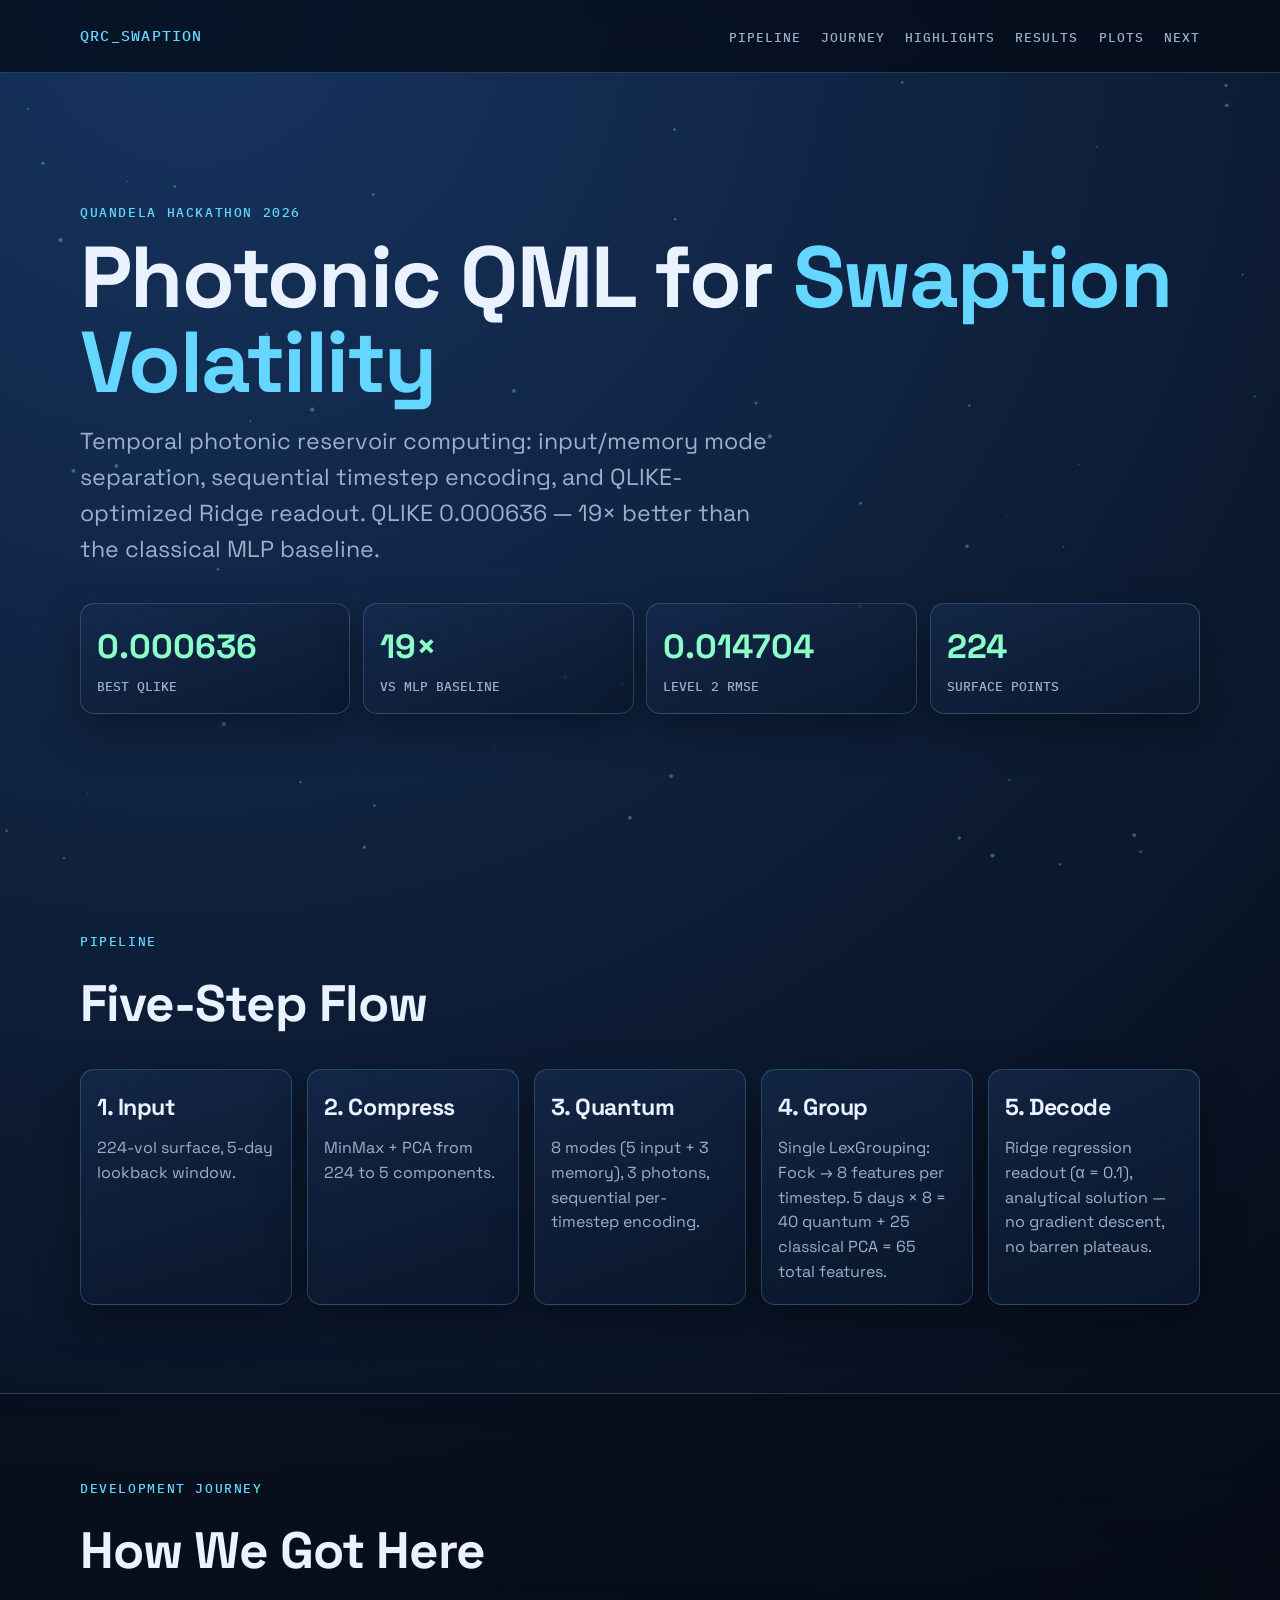
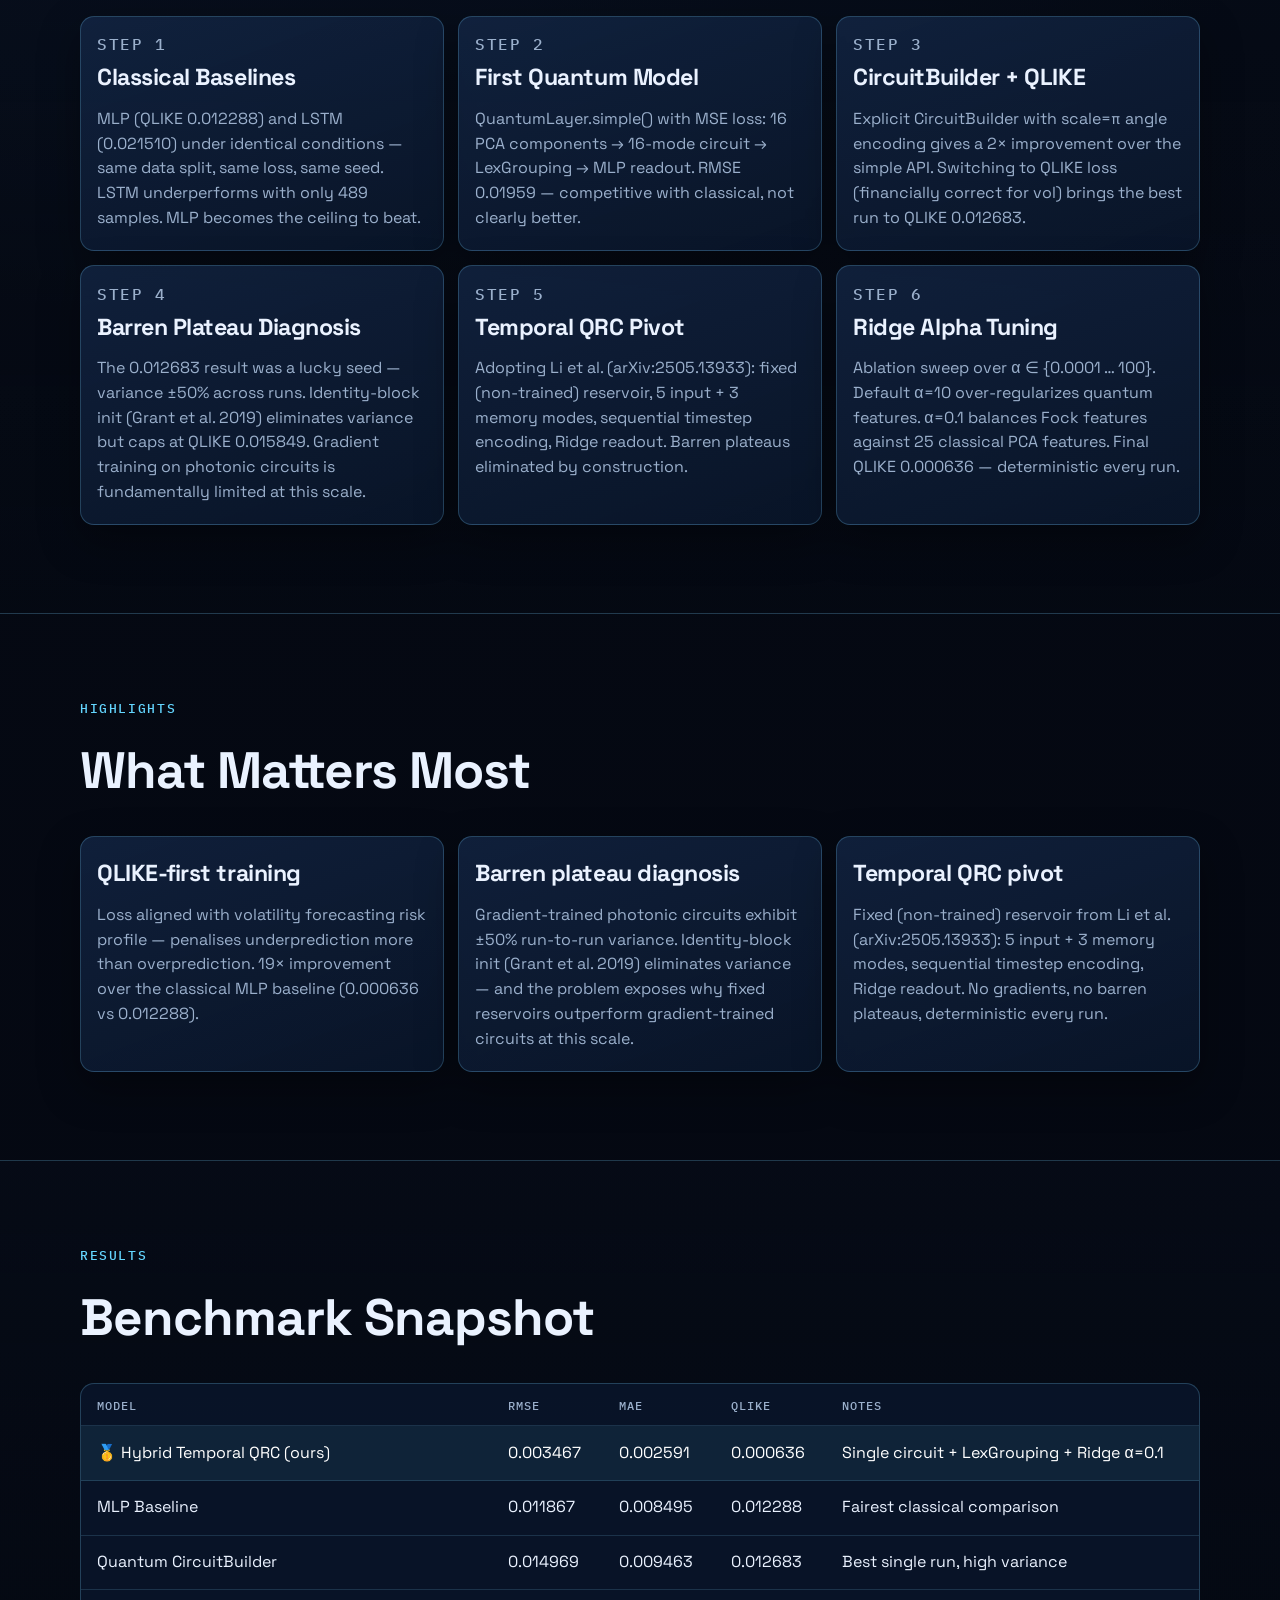
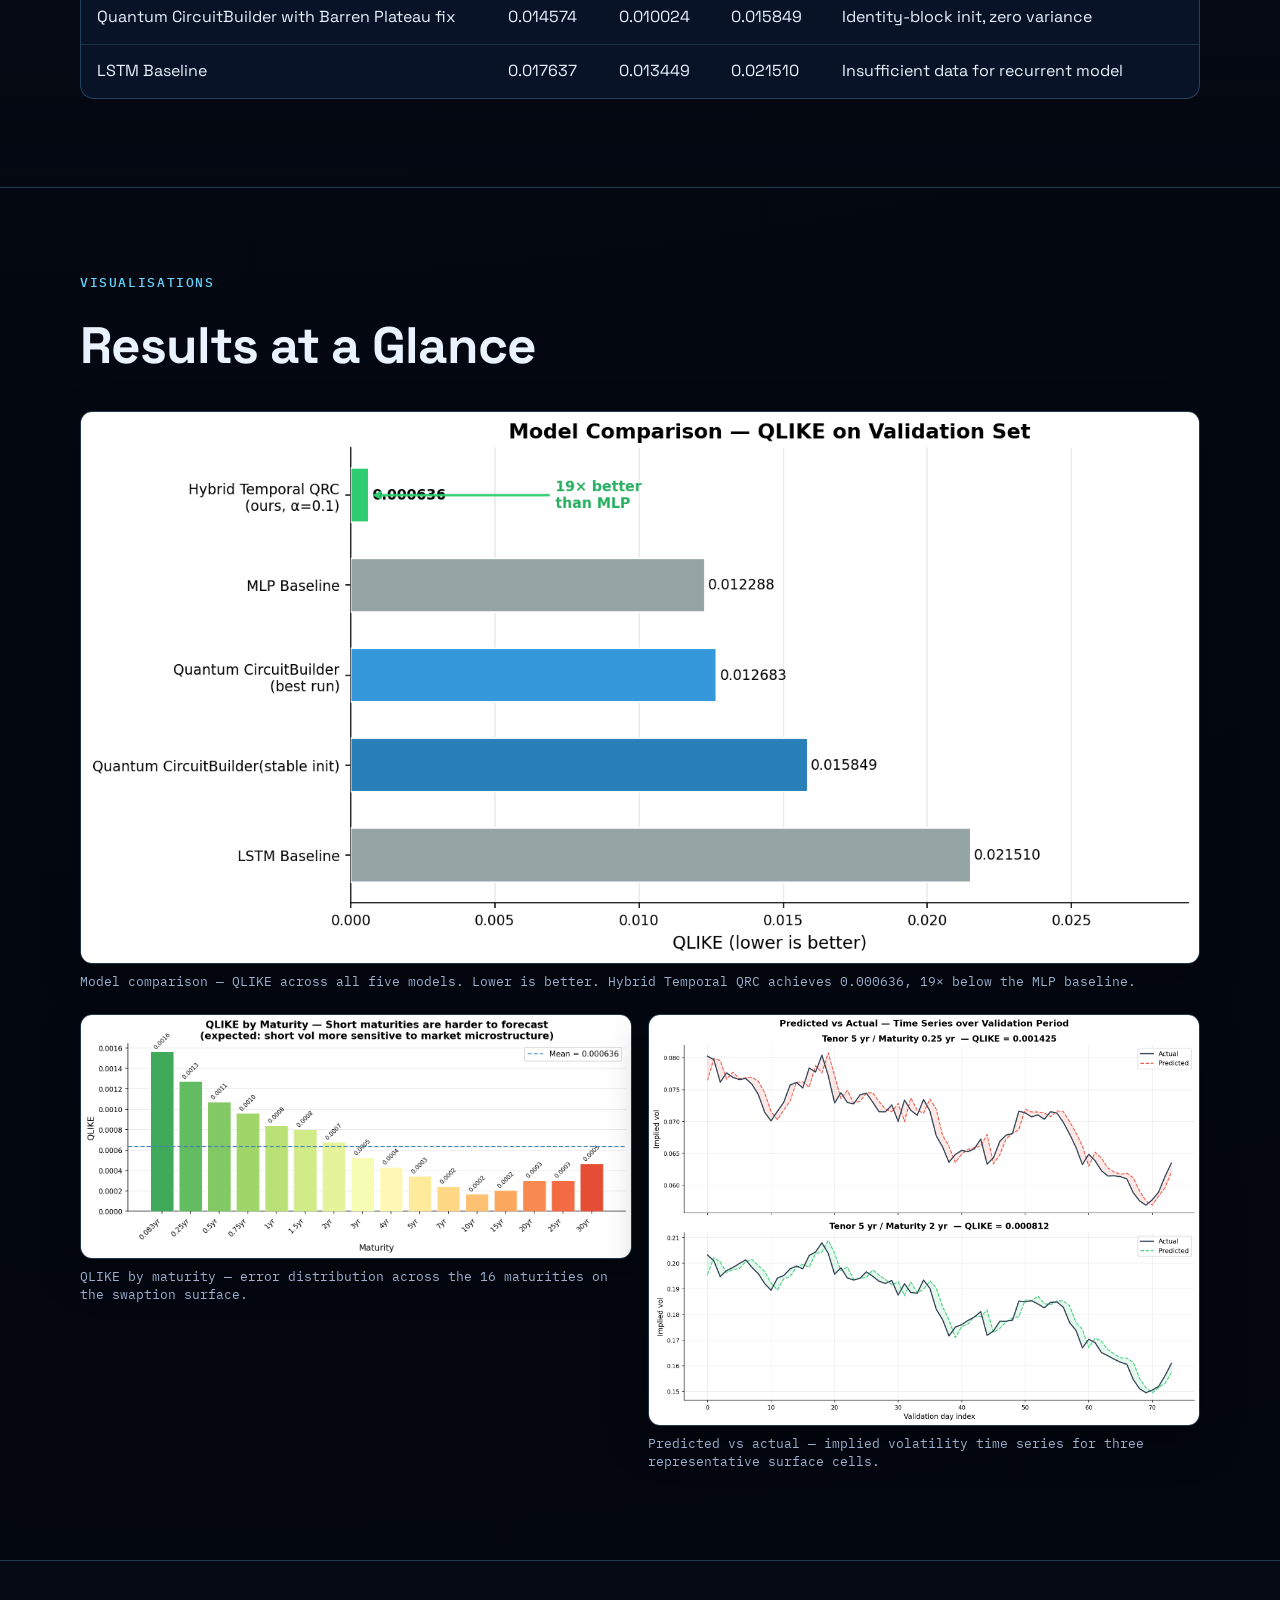
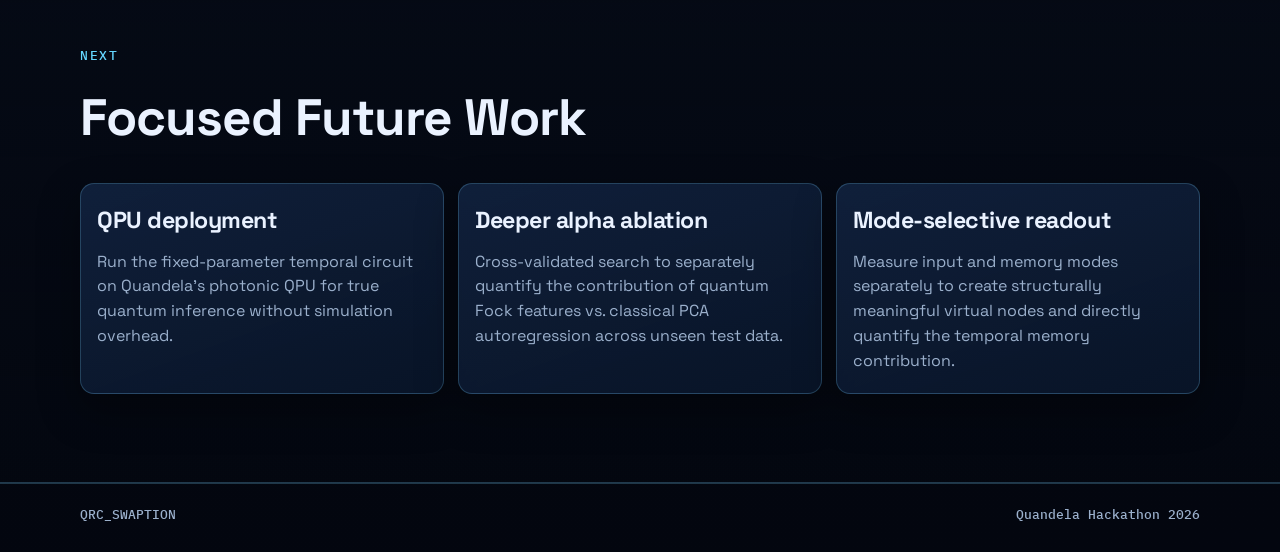
==== Fanot_Qubits_Website/index.html @ 29f183b4 "Research paper implementation, results in PNG, fanot qubits website, documentation update" ====
<!doctype html>
<html lang="en">
  <head>
    <meta charset="UTF-8" />
    <meta name="viewport" content="width=device-width, initial-scale=1.0" />
    <title>QRC Swaption | Photonic QML</title>
    <link rel="preconnect" href="https://fonts.googleapis.com" />
    <link rel="preconnect" href="https://fonts.gstatic.com" crossorigin />
    <link
      href="https://fonts.googleapis.com/css2?family=Space+Grotesk:wght@400;600;700&family=IBM+Plex+Mono:wght@400;500&display=swap"
      rel="stylesheet"
    />
    <link rel="stylesheet" href="styles.css" />
  </head>
  <body>
    <canvas id="bg-canvas" aria-hidden="true"></canvas>

    <header class="topbar">
      <div class="wrap topbar-inner">
        <a class="brand" href="#hero">QRC_SWAPTION</a>
        <nav>
          <ul class="menu">
            <li><a href="#pipeline">Pipeline</a></li>
            <li><a href="#journey">Journey</a></li>
            <li><a href="#highlights">Highlights</a></li>
            <li><a href="#results">Results</a></li>
            <li><a href="#plots">Plots</a></li>
            <li><a href="#next">Next</a></li>
          </ul>
        </nav>
      </div>
    </header>

    <main>
      <section id="hero" class="hero">
        <div class="wrap">
          <p class="eyebrow">Quandela Hackathon 2026</p>
          <h1>Photonic QML for <span>Swaption Volatility</span></h1>
          <p class="hero-copy">
            Temporal photonic reservoir computing: input/memory mode separation,
            sequential timestep encoding, and QLIKE-optimized Ridge readout.
            QLIKE 0.000636 — 19× better than the classical MLP baseline.
          </p>
          <div class="stats">
            <article class="stat">
              <p class="value">0.000636</p>
              <p class="label">Best QLIKE</p>
            </article>
            <article class="stat">
              <p class="value">19×</p>
              <p class="label">vs MLP Baseline</p>
            </article>
            <article class="stat">
              <p class="value">0.014704</p>
              <p class="label">Level 2 RMSE</p>
            </article>
            <article class="stat">
              <p class="value">224</p>
              <p class="label">Surface Points</p>
            </article>
          </div>
        </div>
      </section>

      <section id="pipeline" class="section">
        <div class="wrap">
          <p class="eyebrow">Pipeline</p>
          <h2>Five-Step Flow</h2>
          <div class="grid five">
            <article class="card reveal">
              <h3>1. Input</h3>
              <p>224-vol surface, 5-day lookback window.</p>
            </article>
            <article class="card reveal">
              <h3>2. Compress</h3>
              <p>MinMax + PCA from 224 to 5 components.</p>
            </article>
            <article class="card reveal">
              <h3>3. Quantum</h3>
              <p>8 modes (5 input + 3 memory), 3 photons, sequential per-timestep encoding.</p>
            </article>
            <article class="card reveal">
              <h3>4. Group</h3>
              <p>Single LexGrouping: Fock → 8 features per timestep. 5 days × 8 = 40 quantum + 25 classical PCA = 65 total features.</p>
            </article>
            <article class="card reveal">
              <h3>5. Decode</h3>
              <p>Ridge regression readout (α = 0.1), analytical solution — no gradient descent, no barren plateaus.</p>
            </article>
          </div>
        </div>
      </section>

      <section id="journey" class="section tint">
        <div class="wrap">
          <p class="eyebrow">Development Journey</p>
          <h2>How We Got Here</h2>
          <div class="grid three">
            <article class="card reveal">
              <p class="step-num">Step 1</p>
              <h3>Classical Baselines</h3>
              <p>MLP (QLIKE 0.012288) and LSTM (0.021510) under identical conditions — same data split, same loss, same seed. LSTM underperforms with only 489 samples. MLP becomes the ceiling to beat.</p>
            </article>
            <article class="card reveal">
              <p class="step-num">Step 2</p>
              <h3>First Quantum Model</h3>
              <p>QuantumLayer.simple() with MSE loss: 16 PCA components → 16-mode circuit → LexGrouping → MLP readout. RMSE 0.01959 — competitive with classical, not clearly better.</p>
            </article>
            <article class="card reveal">
              <p class="step-num">Step 3</p>
              <h3>CircuitBuilder + QLIKE</h3>
              <p>Explicit CircuitBuilder with scale=π angle encoding gives a 2× improvement over the simple API. Switching to QLIKE loss (financially correct for vol) brings the best run to QLIKE 0.012683.</p>
            </article>
            <article class="card reveal">
              <p class="step-num">Step 4</p>
              <h3>Barren Plateau Diagnosis</h3>
              <p>The 0.012683 result was a lucky seed — variance ±50% across runs. Identity-block init (Grant et al. 2019) eliminates variance but caps at QLIKE 0.015849. Gradient training on photonic circuits is fundamentally limited at this scale.</p>
            </article>
            <article class="card reveal">
              <p class="step-num">Step 5</p>
              <h3>Temporal QRC Pivot</h3>
              <p>Adopting Li et al. (arXiv:2505.13933): fixed (non-trained) reservoir, 5 input + 3 memory modes, sequential timestep encoding, Ridge readout. Barren plateaus eliminated by construction.</p>
            </article>
            <article class="card reveal">
              <p class="step-num">Step 6</p>
              <h3>Ridge Alpha Tuning</h3>
              <p>Ablation sweep over α ∈ {0.0001 … 100}. Default α=10 over-regularizes quantum features. α=0.1 balances Fock features against 25 classical PCA features. Final QLIKE 0.000636 — deterministic every run.</p>
            </article>
          </div>
        </div>
      </section>

      <section id="highlights" class="section">
        <div class="wrap">
          <p class="eyebrow">Highlights</p>
          <h2>What Matters Most</h2>
          <div class="grid three">
            <article class="card reveal">
              <h3>QLIKE-first training</h3>
              <p>Loss aligned with volatility forecasting risk profile — penalises underprediction more than overprediction. 19× improvement over the classical MLP baseline (0.000636 vs 0.012288).</p>
            </article>
            <article class="card reveal">
              <h3>Barren plateau diagnosis</h3>
              <p>Gradient-trained photonic circuits exhibit ±50% run-to-run variance. Identity-block init (Grant et al. 2019) eliminates variance — and the problem exposes why fixed reservoirs outperform gradient-trained circuits at this scale.</p>
            </article>
            <article class="card reveal">
              <h3>Temporal QRC pivot</h3>
              <p>Fixed (non-trained) reservoir from Li et al. (arXiv:2505.13933): 5 input + 3 memory modes, sequential timestep encoding, Ridge readout. No gradients, no barren plateaus, deterministic every run.</p>
            </article>
          </div>
        </div>
      </section>

      <section id="results" class="section tint">
        <div class="wrap">
          <p class="eyebrow">Results</p>
          <h2>Benchmark Snapshot</h2>
          <div class="table-wrap reveal">
            <table>
              <thead>
                <tr>
                  <th>Model</th>
                  <th>RMSE</th>
                  <th>MAE</th>
                  <th>QLIKE</th>
                  <th>Notes</th>
                </tr>
              </thead>
              <tbody>
                <tr class="focus">
                  <td>🥇 Hybrid Temporal QRC (ours)</td>
                  <td>0.003467</td>
                  <td>0.002591</td>
                  <td>0.000636</td>
                  <td>Single circuit + LexGrouping + Ridge α=0.1</td>
                </tr>
                <tr>
                  <td>MLP Baseline</td>
                  <td>0.011867</td>
                  <td>0.008495</td>
                  <td>0.012288</td>
                  <td>Fairest classical comparison</td>
                </tr>
                <tr>
                  <td>Quantum CircuitBuilder</td>
                  <td>0.014969</td>
                  <td>0.009463</td>
                  <td>0.012683</td>
                  <td>Best single run, high variance</td>
                </tr>
                <tr>
                  <td>Quantum CircuitBuilder with Barren Plateau fix</td>
                  <td>0.014574</td>
                  <td>0.010024</td>
                  <td>0.015849</td>
                  <td>Identity-block init, zero variance</td>
                </tr>
                <tr>
                  <td>LSTM Baseline</td>
                  <td>0.017637</td>
                  <td>0.013449</td>
                  <td>0.021510</td>
                  <td>Insufficient data for recurrent model</td>
                </tr>
              </tbody>
            </table>
          </div>
        </div>
      </section>

      <section id="plots" class="section">
        <div class="wrap">
          <p class="eyebrow">Visualisations</p>
          <h2>Results at a Glance</h2>
          <figure class="plot-full reveal">
            <img src="images/model-comparison.png" alt="Model comparison bar chart" class="plot-img" />
            <figcaption class="plot-caption">Model comparison — QLIKE across all five models. Lower is better. Hybrid Temporal QRC achieves 0.000636, 19× below the MLP baseline.</figcaption>
          </figure>
          <div class="plot-pair">
            <figure class="reveal">
              <img src="images/qlike-by-maturity.png" alt="QLIKE by maturity" class="plot-img" />
              <figcaption class="plot-caption">QLIKE by maturity — error distribution across the 16 maturities on the swaption surface.</figcaption>
            </figure>
            <figure class="reveal">
              <img src="images/predicted-vs-actual.png" alt="Predicted vs actual time series" class="plot-img" />
              <figcaption class="plot-caption">Predicted vs actual — implied volatility time series for three representative surface cells.</figcaption>
            </figure>
          </div>
        </div>
      </section>

      <section id="next" class="section tint">
        <div class="wrap">
          <p class="eyebrow">Next</p>
          <h2>Focused Future Work</h2>
          <div class="grid three">
            <article class="card reveal">
              <h3>QPU deployment</h3>
              <p>Run the fixed-parameter temporal circuit on Quandela's photonic QPU for true quantum inference without simulation overhead.</p>
            </article>
            <article class="card reveal">
              <h3>Deeper alpha ablation</h3>
              <p>Cross-validated search to separately quantify the contribution of quantum Fock features vs. classical PCA autoregression across unseen test data.</p>
            </article>
            <article class="card reveal">
              <h3>Mode-selective readout</h3>
              <p>Measure input and memory modes separately to create structurally meaningful virtual nodes and directly quantify the temporal memory contribution.</p>
            </article>
          </div>
        </div>
      </section>
    </main>

    <footer class="footer">
      <div class="wrap footer-inner">
        <p>QRC_SWAPTION</p>
        <p>Quandela Hackathon 2026</p>
      </div>
    </footer>

    <script src="script.js"></script>
  </body>
</html>
---- Fanot_Qubits_Website/styles.css ----
﻿:root {
  --bg: #050913;
  --bg-soft: #0b1426;
  --card: rgba(10, 23, 44, 0.82);
  --line: rgba(122, 209, 255, 0.24);
  --text: #eaf2ff;
  --muted: #9bb0cc;
  --accent: #64d6ff;
  --accent-2: #8affc8;
  --shadow: 0 16px 40px rgba(0, 0, 0, 0.35);
  --head: "Space Grotesk", sans-serif;
  --mono: "IBM Plex Mono", monospace;
}

* {
  box-sizing: border-box;
  margin: 0;
  padding: 0;
}

html {
  scroll-behavior: smooth;
}

body {
  background: radial-gradient(circle at 15% 0%, #16345f 0%, var(--bg) 35%, #03060f 100%);
  color: var(--text);
  font-family: var(--head);
  font-size: 18px;
  line-height: 1.55;
  overflow-x: hidden;
}

#bg-canvas {
  position: fixed;
  inset: 0;
  z-index: 0;
  opacity: 0.4;
  pointer-events: none;
}

.wrap {
  width: min(1120px, 100% - 2.2rem);
  margin: 0 auto;
  position: relative;
  z-index: 1;
}

.topbar {
  position: sticky;
  top: 0;
  backdrop-filter: blur(12px);
  background: rgba(4, 9, 19, 0.72);
  border-bottom: 1px solid var(--line);
  z-index: 20;
}

.topbar-inner {
  min-height: 72px;
  display: flex;
  align-items: center;
  justify-content: space-between;
}

.brand {
  font: 500 0.95rem/1 var(--mono);
  color: var(--accent);
  text-decoration: none;
  letter-spacing: 0.08em;
}

.menu {
  list-style: none;
  display: flex;
  gap: 1.25rem;
}

.menu a {
  font: 500 0.82rem/1 var(--mono);
  color: var(--muted);
  text-decoration: none;
  text-transform: uppercase;
  letter-spacing: 0.08em;
}

.menu a:hover {
  color: var(--accent);
}

.section,
.hero {
  padding: 5.5rem 0;
}

.hero {
  min-height: 86vh;
  display: flex;
  align-items: center;
}

.eyebrow {
  font: 500 0.84rem/1 var(--mono);
  letter-spacing: 0.12em;
  text-transform: uppercase;
  color: var(--accent);
  margin-bottom: 1rem;
}

h1,
h2,
h3 {
  font-family: var(--head);
  letter-spacing: -0.02em;
}

h1 {
  font-size: clamp(2.5rem, 8vw, 5.4rem);
  line-height: 0.98;
  margin-bottom: 1.2rem;
}

h1 span {
  color: var(--accent);
}

h2 {
  font-size: clamp(2rem, 5vw, 3.2rem);
  margin-bottom: 1.6rem;
}

h3 {
  font-size: clamp(1.15rem, 2vw, 1.45rem);
  margin-bottom: 0.65rem;
}

.hero-copy {
  max-width: 44rem;
  font-size: clamp(1.1rem, 2.3vw, 1.45rem);
  color: var(--muted);
  margin-bottom: 2.2rem;
}

.stats {
  display: grid;
  grid-template-columns: repeat(4, minmax(0, 1fr));
  gap: 0.8rem;
}

.stat,
.card {
  background: linear-gradient(160deg, rgba(22, 44, 80, 0.65), var(--card));
  border: 1px solid var(--line);
  border-radius: 14px;
  box-shadow: var(--shadow);
}

.stat {
  padding: 1.1rem 1rem;
}

.value {
  font-size: clamp(1.45rem, 3vw, 2.1rem);
  font-weight: 700;
  color: var(--accent-2);
}

.label {
  margin-top: 0.35rem;
  font: 500 0.8rem/1.3 var(--mono);
  color: var(--muted);
  text-transform: uppercase;
}

.grid {
  display: grid;
  gap: 0.9rem;
}

.grid.five {
  grid-template-columns: repeat(5, minmax(0, 1fr));
}

.grid.three {
  grid-template-columns: repeat(3, minmax(0, 1fr));
}

.card {
  padding: 1.2rem 1rem;
}

.card p {
  color: var(--muted);
  font-size: 1rem;
}

.tint {
  background: linear-gradient(180deg, rgba(6, 12, 24, 0.62), rgba(4, 9, 18, 0.3));
  border-top: 1px solid var(--line);
  border-bottom: 1px solid var(--line);
}

.table-wrap {
  overflow-x: auto;
  border: 1px solid var(--line);
  border-radius: 14px;
  background: var(--card);
}

table {
  width: 100%;
  border-collapse: collapse;
  min-width: 650px;
}

th,
td {
  padding: 0.9rem 1rem;
  text-align: left;
}

th {
  font: 500 0.78rem/1 var(--mono);
  color: var(--muted);
  letter-spacing: 0.08em;
  text-transform: uppercase;
}

td {
  font-size: 1rem;
  border-top: 1px solid rgba(122, 209, 255, 0.16);
}

tr.focus td {
  color: #ffffff;
  background: rgba(100, 214, 255, 0.08);
}

.footer {
  border-top: 1px solid var(--line);
  padding: 1.4rem 0 1.8rem;
}

.footer-inner {
  display: flex;
  justify-content: space-between;
  gap: 1rem;
  color: var(--muted);
  font: 500 0.82rem/1.3 var(--mono);
}

.plot-img {
  display: block;
  width: 100%;
  border-radius: 12px;
  border: 1px solid var(--line);
  box-shadow: var(--shadow);
}

.plot-full {
  margin-bottom: 1.4rem;
}

.plot-pair {
  display: grid;
  grid-template-columns: 1fr 1fr;
  gap: 1rem;
}

.plot-caption {
  margin-top: 0.55rem;
  font: 400 0.82rem/1.4 var(--mono);
  color: var(--muted);
}

@media (max-width: 700px) {
  .plot-pair {
    grid-template-columns: 1fr;
  }
}

.step-num {
  font: 500 0.78rem/1 var(--mono);
  letter-spacing: 0.1em;
  text-transform: uppercase;
  color: var(--accent-2);
  margin-bottom: 0.5rem;
}

.reveal {
  opacity: 0;
  transform: translateY(16px);
  transition: opacity 0.5s ease, transform 0.5s ease;
}

.reveal.visible {
  opacity: 1;
  transform: translateY(0);
}

@media (max-width: 1000px) {
  .stats {
    grid-template-columns: repeat(2, minmax(0, 1fr));
  }

  .grid.five {
    grid-template-columns: repeat(2, minmax(0, 1fr));
  }

  .grid.three {
    grid-template-columns: repeat(2, minmax(0, 1fr));
  }
}

@media (max-width: 700px) {
  body {
    font-size: 17px;
  }

  .topbar-inner {
    flex-direction: column;
    justify-content: center;
    gap: 0.8rem;
    padding: 0.8rem 0;
  }

  .menu {
    flex-wrap: wrap;
    justify-content: center;
  }

  .hero,
  .section {
    padding: 4.2rem 0;
  }

  .stats,
  .grid.five,
  .grid.three {
    grid-template-columns: 1fr;
  }

  .footer-inner {
    flex-direction: column;
    align-items: flex-start;
  }
}
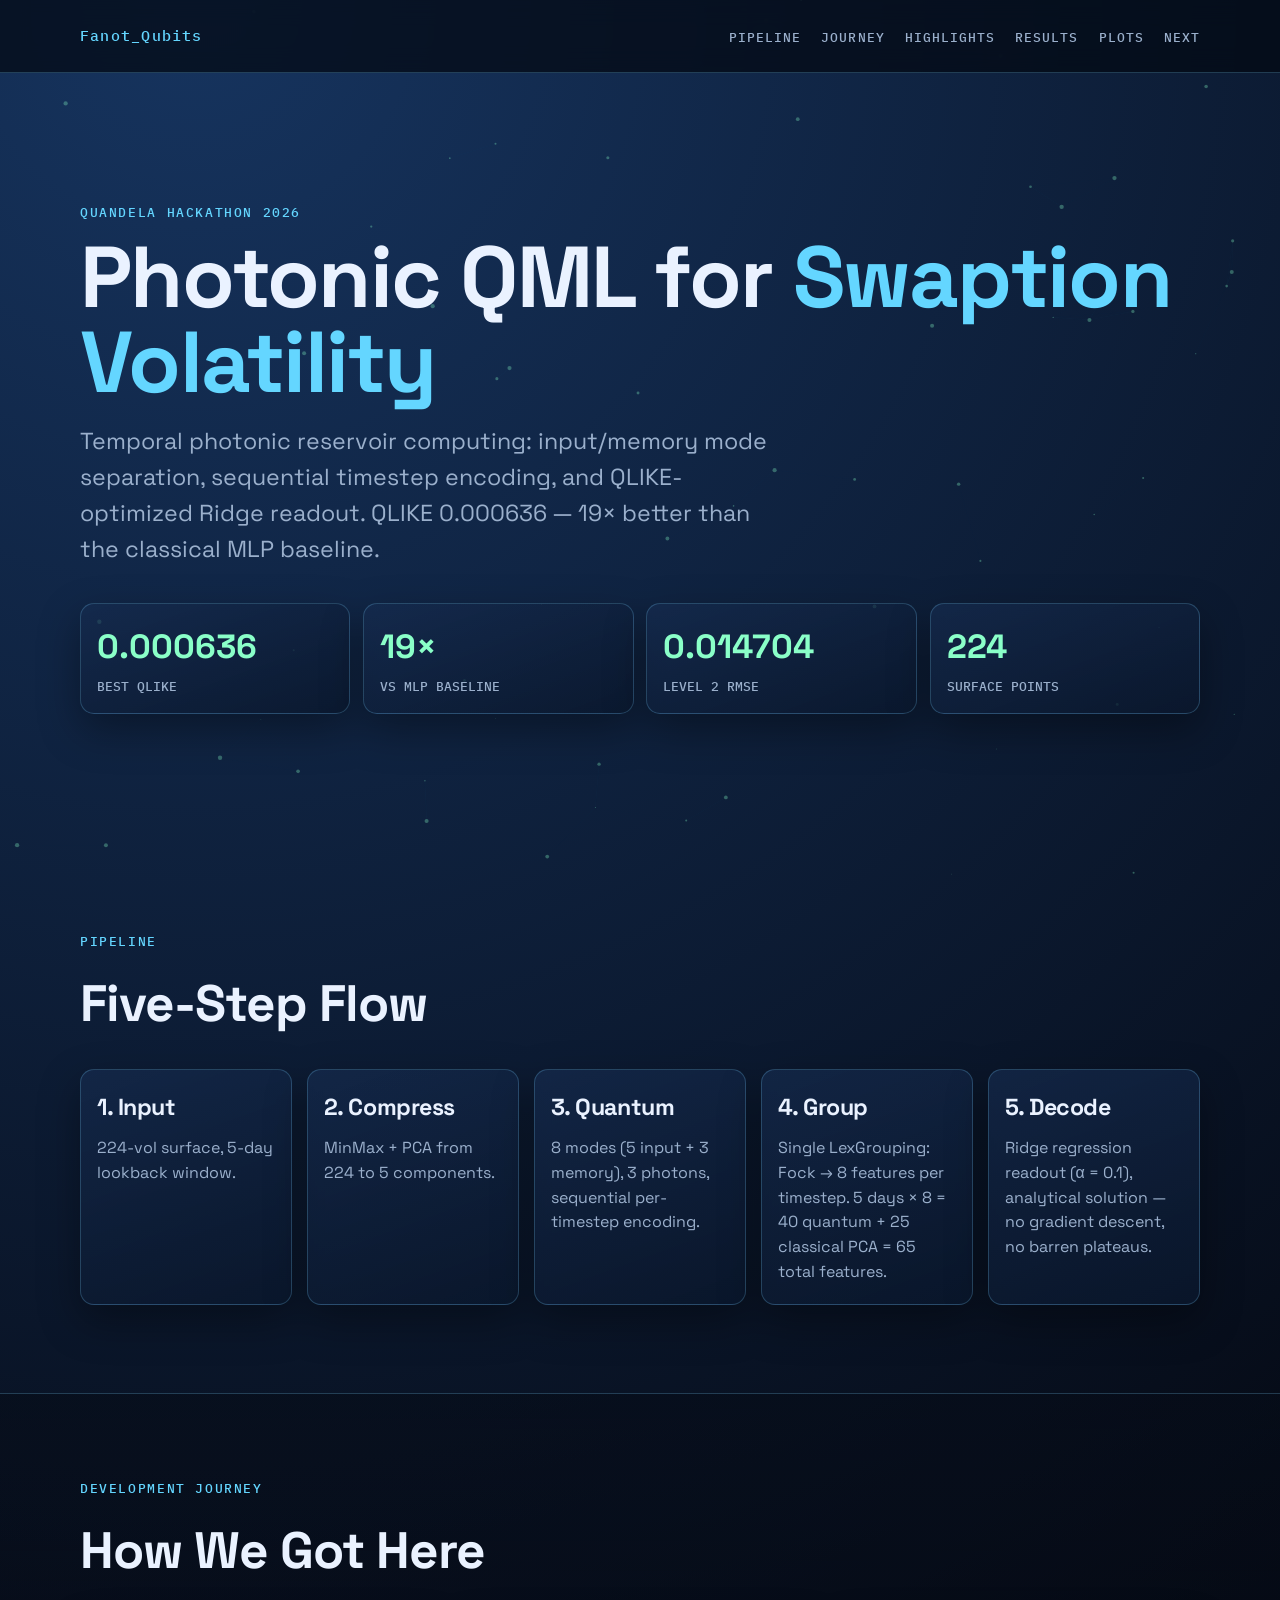
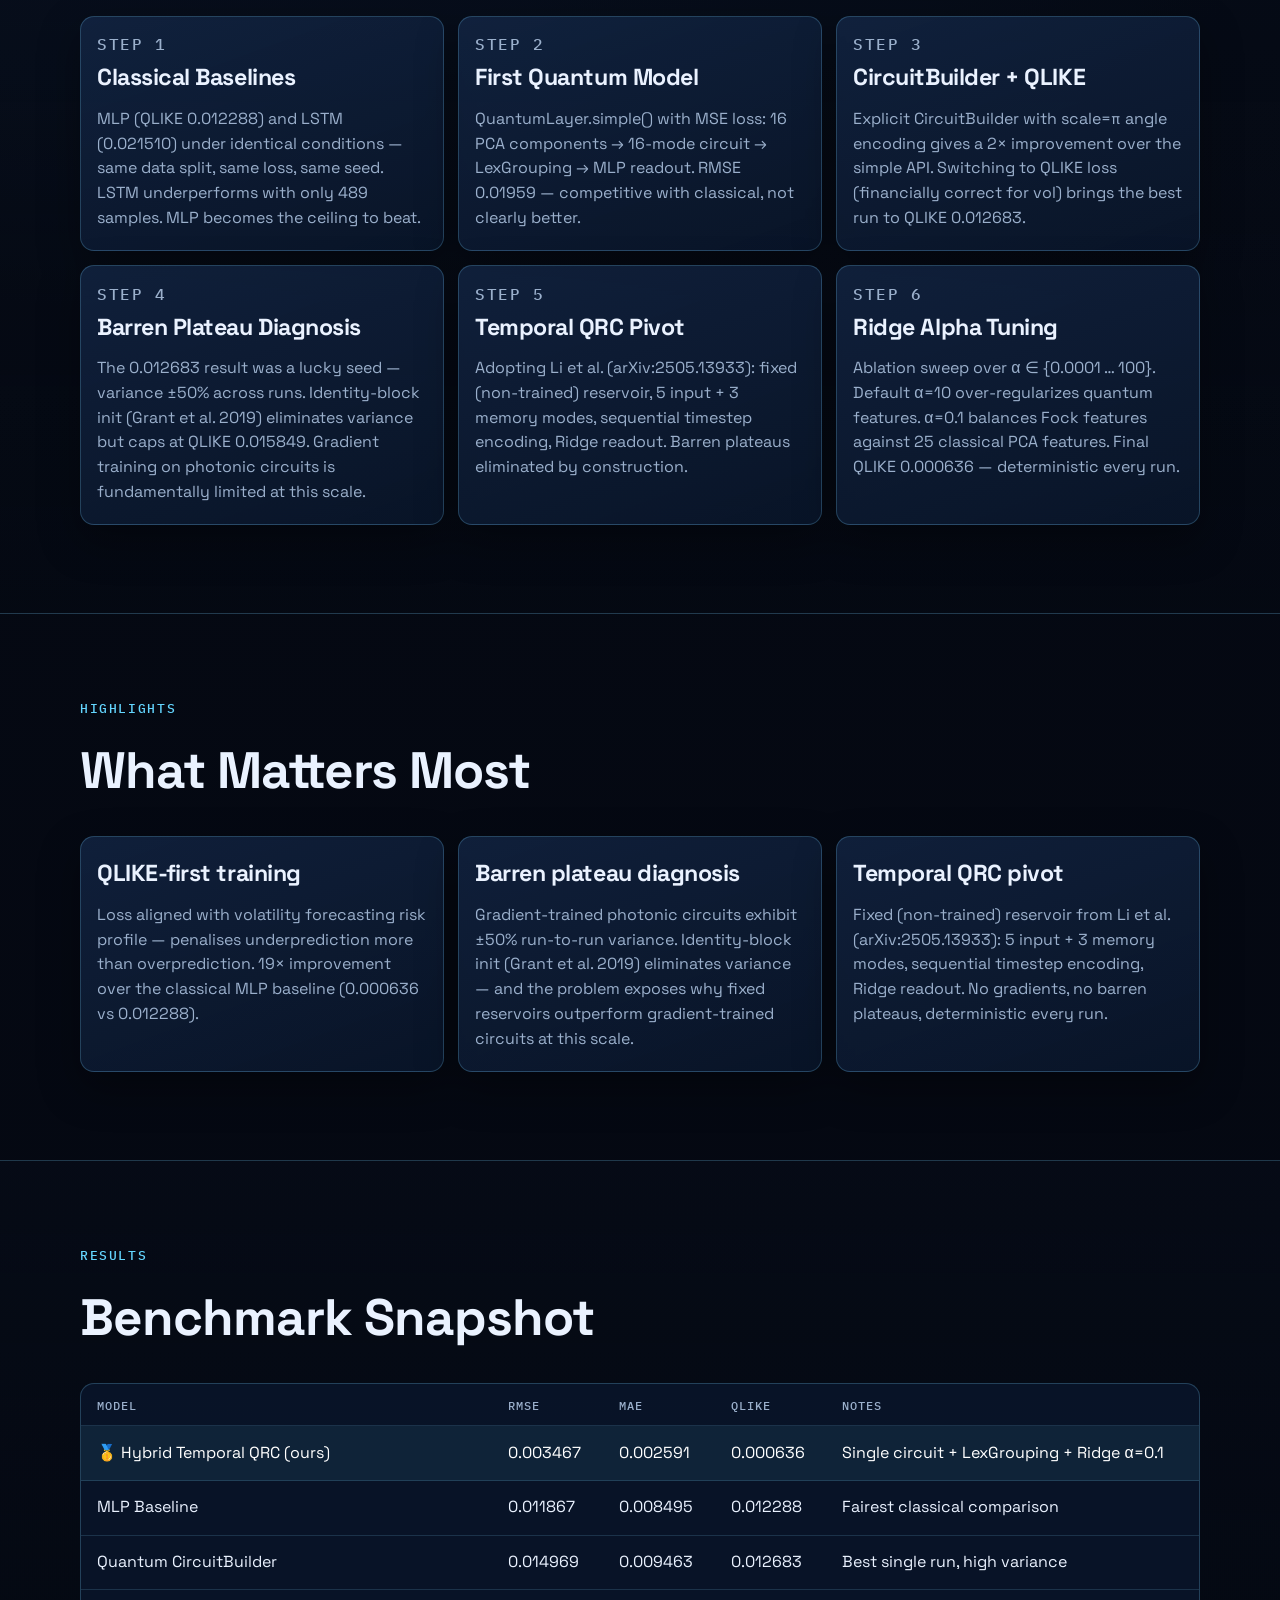
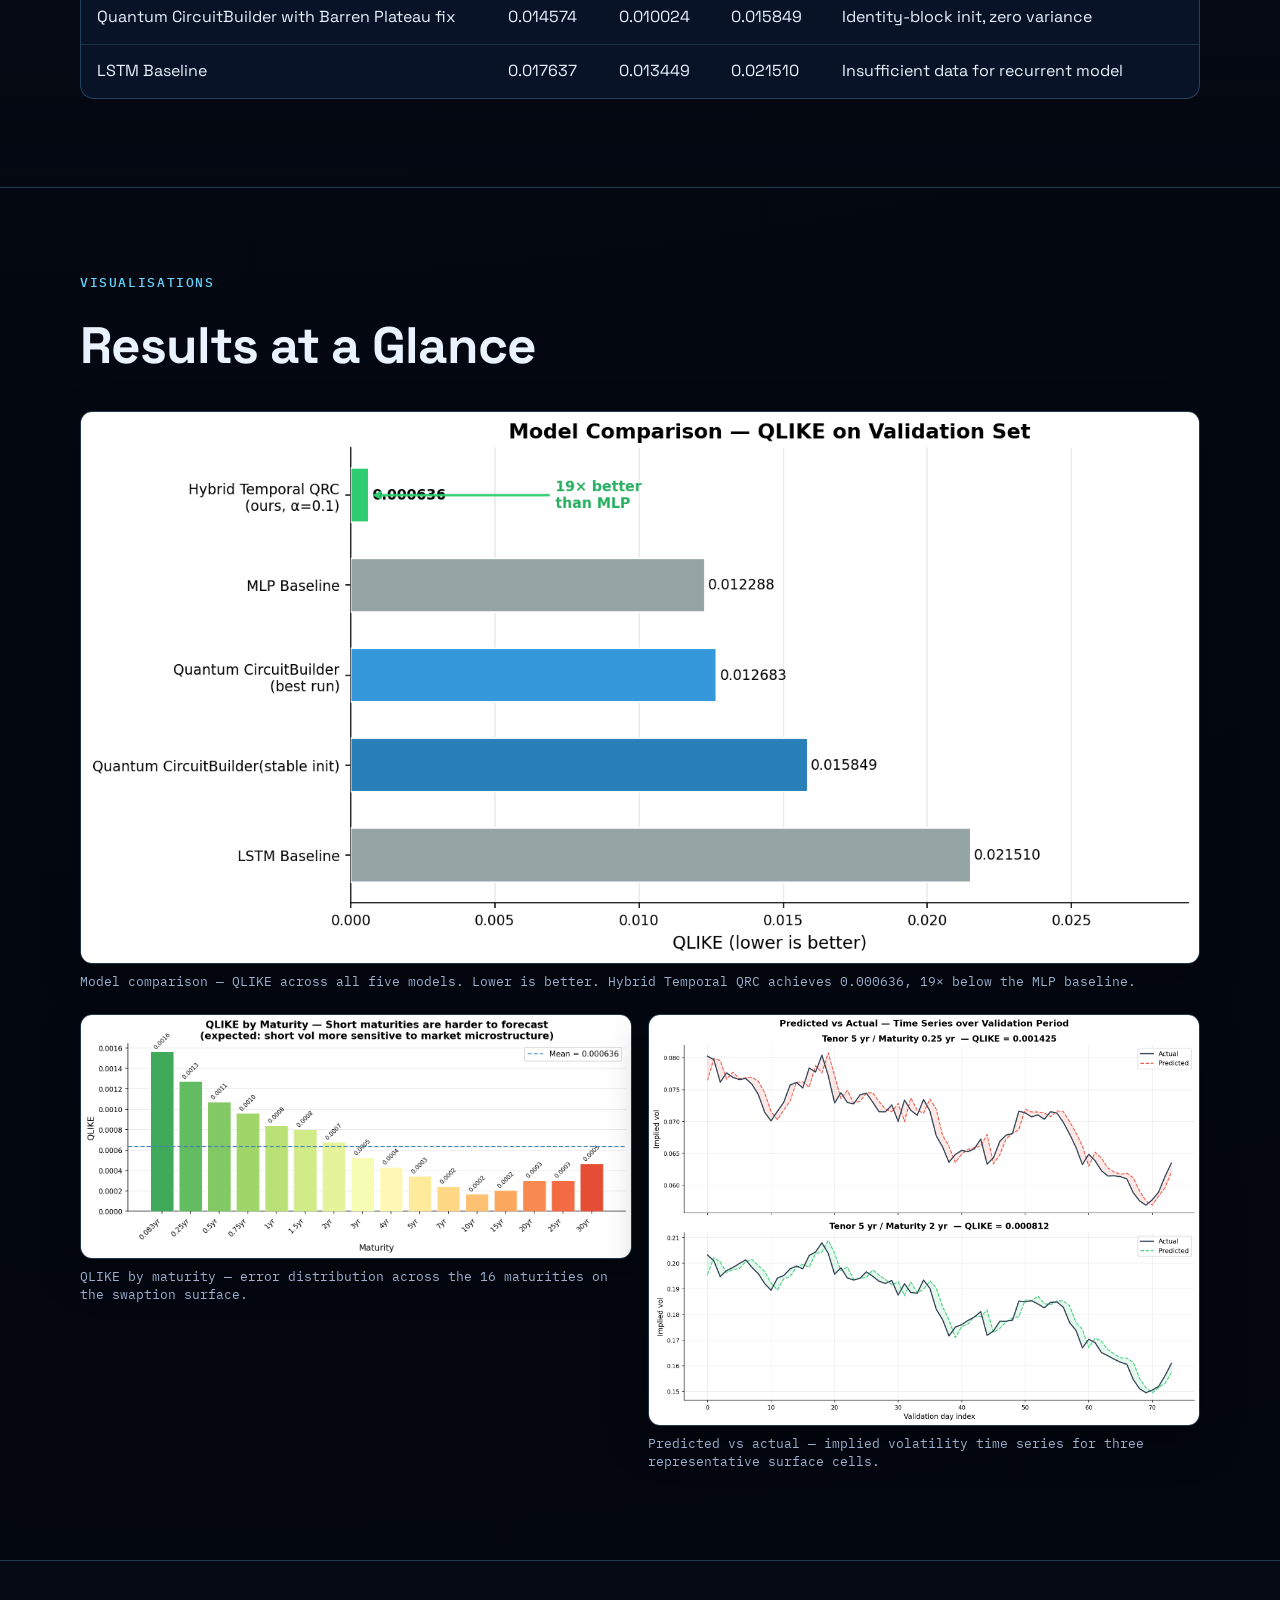
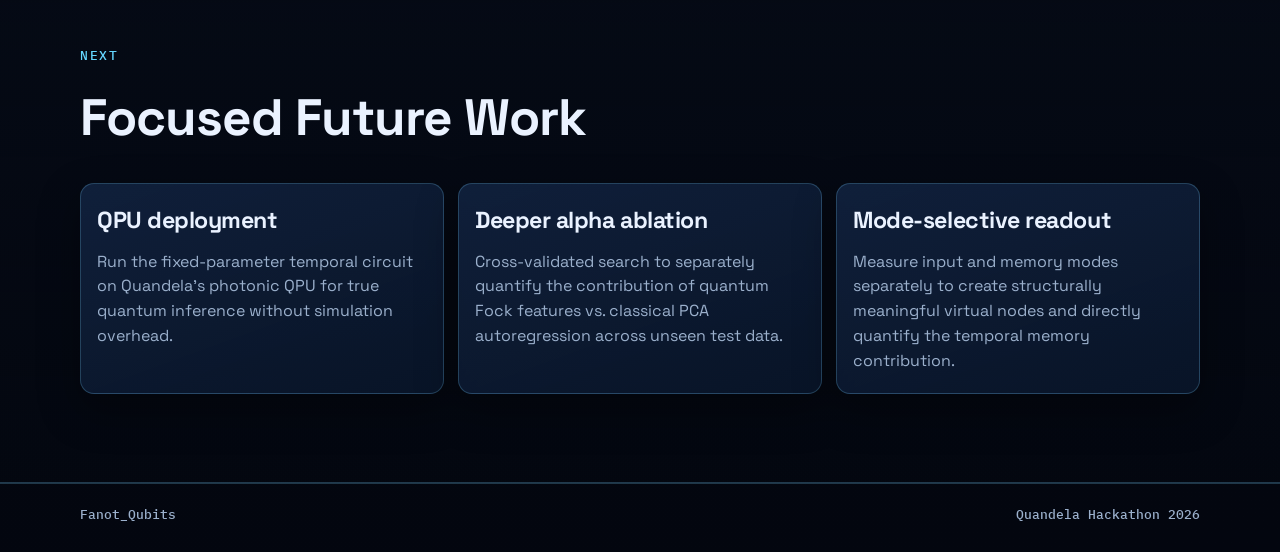
==== commit ec0f1466: "Put fanot qubits name in the website" ====
--- a/Fanot_Qubits_Website/index.html
+++ b/Fanot_Qubits_Website/index.html
@@ -17,7 +17,7 @@
 
     <header class="topbar">
       <div class="wrap topbar-inner">
-        <a class="brand" href="#hero">QRC_SWAPTION</a>
+        <a class="brand" href="#hero">Fanot_Qubits</a>
         <nav>
           <ul class="menu">
             <li><a href="#pipeline">Pipeline</a></li>
@@ -253,7 +253,7 @@
 
     <footer class="footer">
       <div class="wrap footer-inner">
-        <p>QRC_SWAPTION</p>
+        <p>Fanot_Qubits</p>
         <p>Quandela Hackathon 2026</p>
       </div>
     </footer>
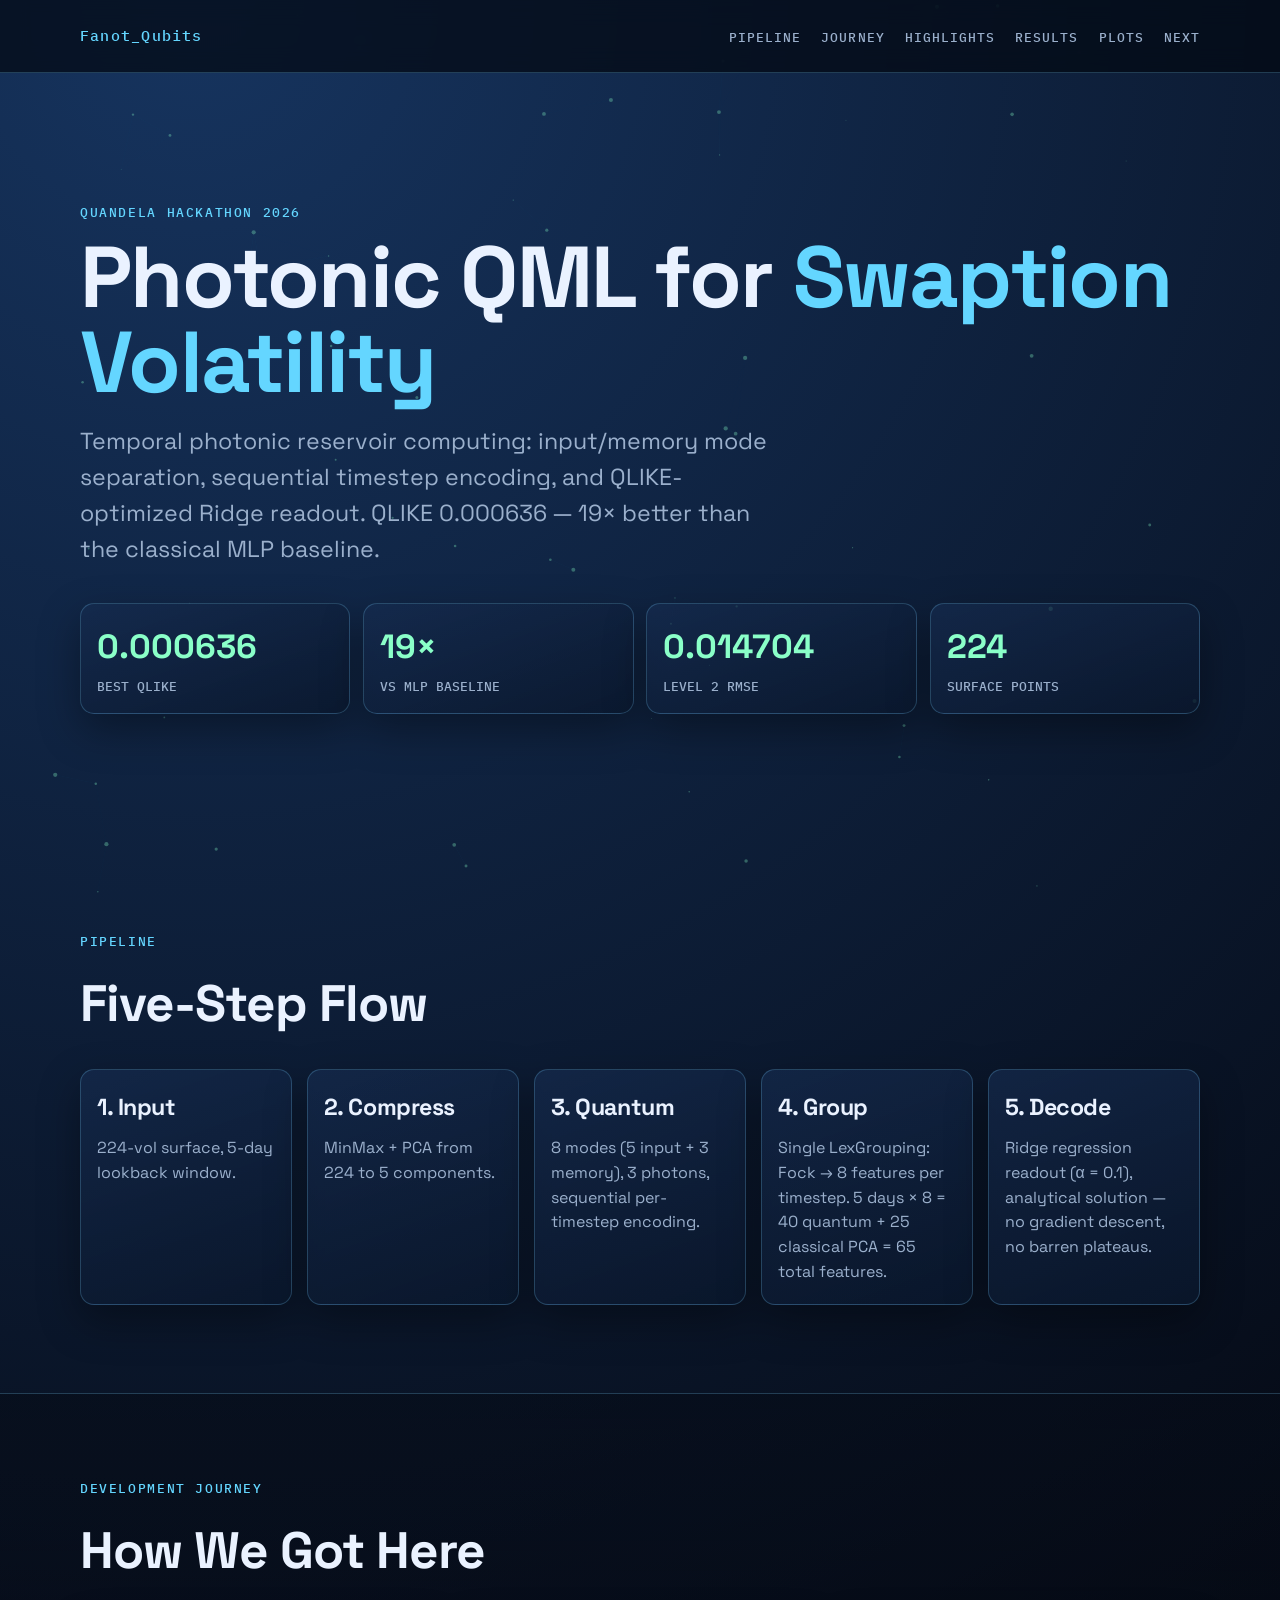
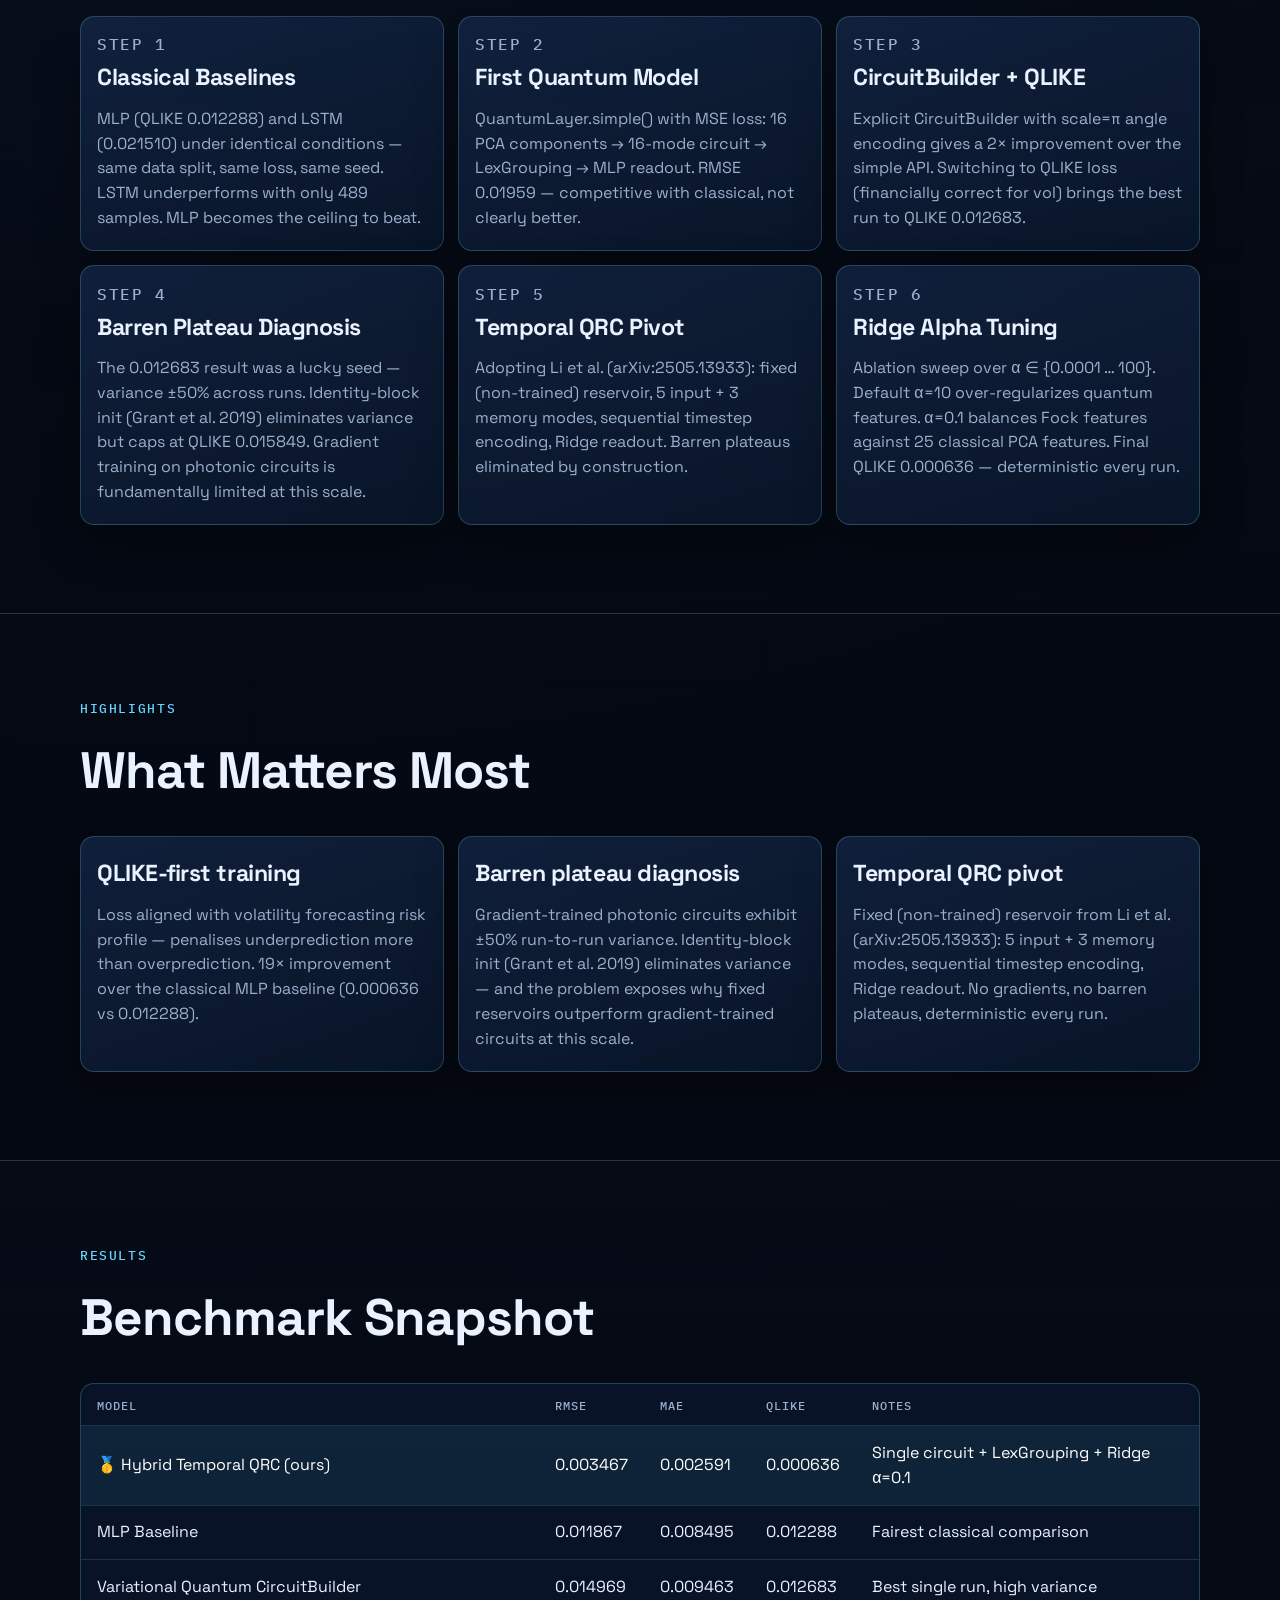
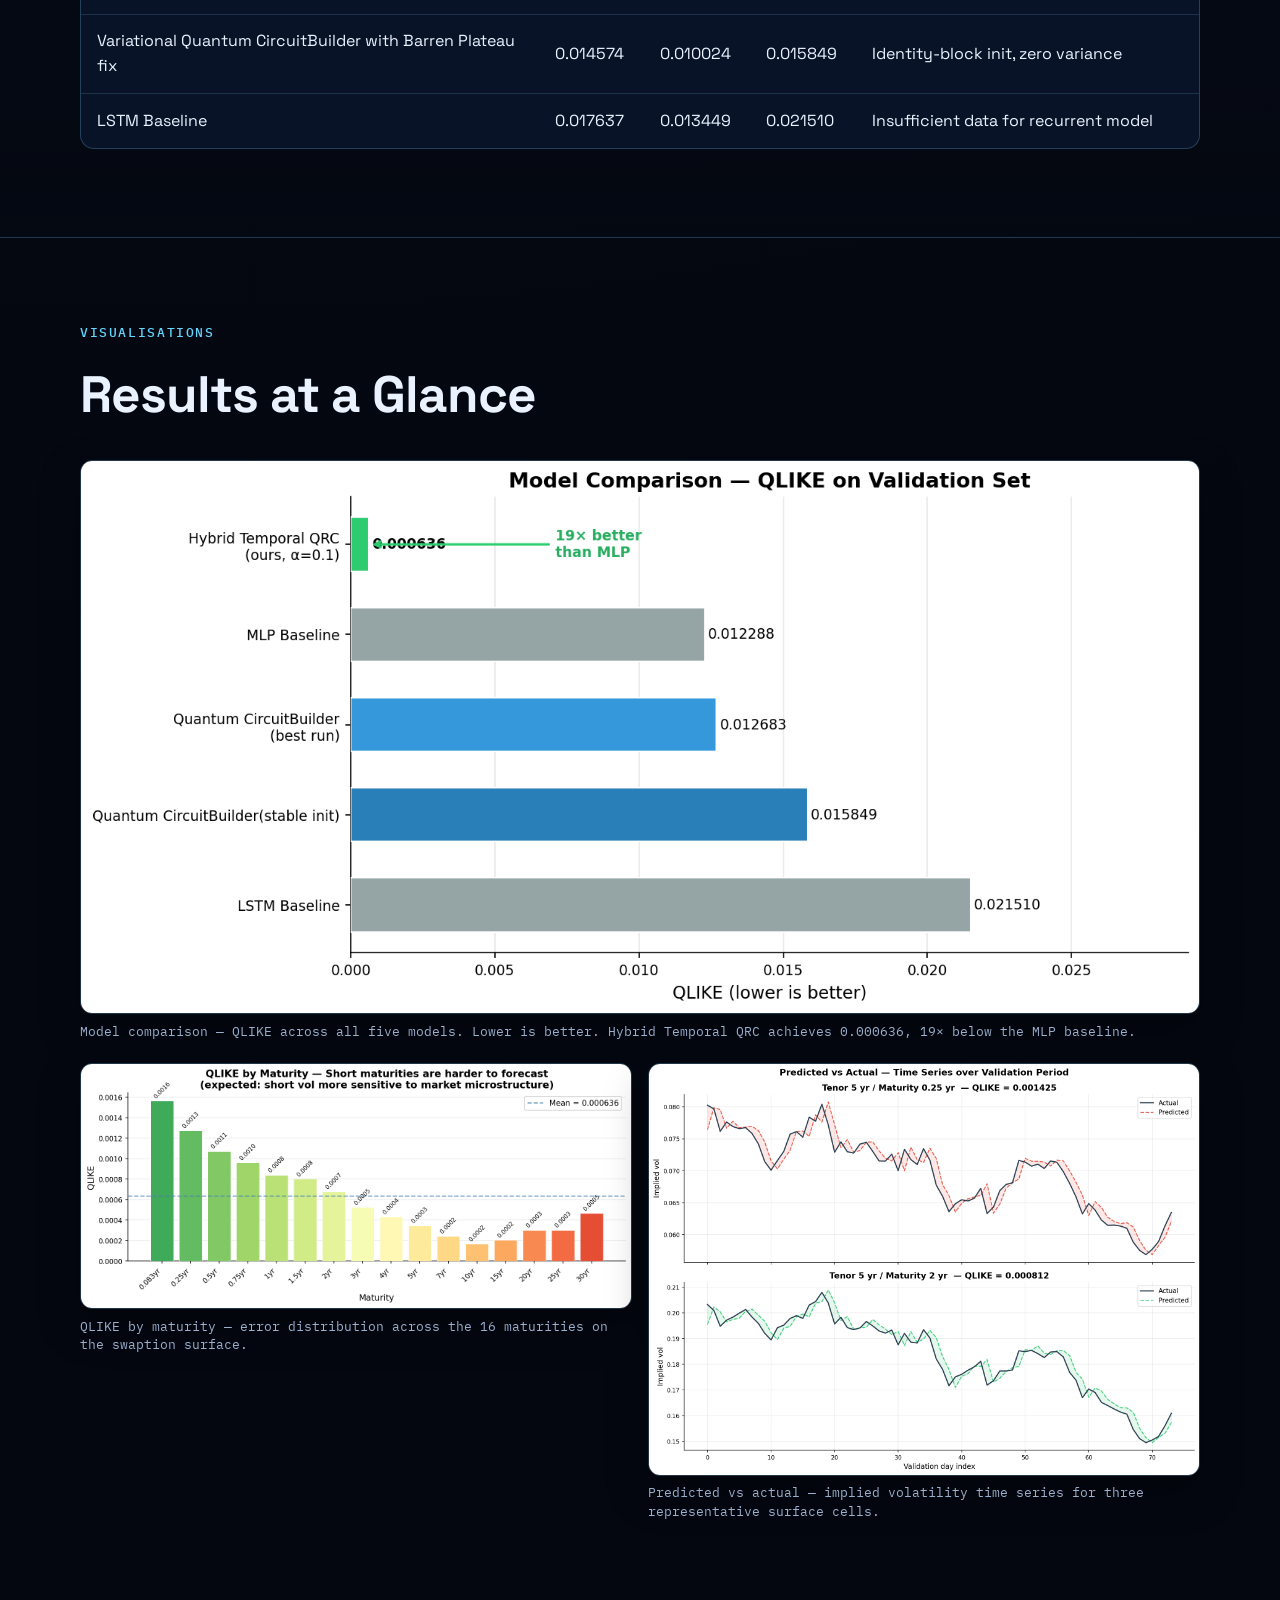
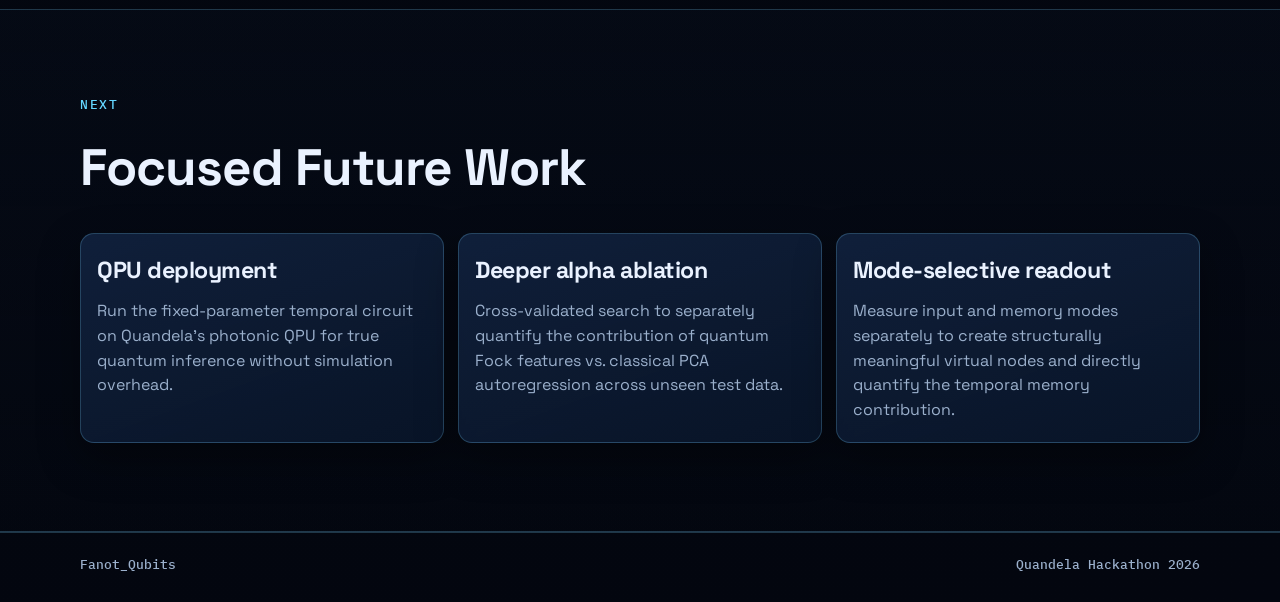
==== commit c6dfbd8b: "change to the combined branch" ====
--- a/Fanot_Qubits_Website/index.html
+++ b/Fanot_Qubits_Website/index.html
@@ -182,14 +182,14 @@
                   <td>Fairest classical comparison</td>
                 </tr>
                 <tr>
-                  <td>Quantum CircuitBuilder</td>
+                  <td>Variational Quantum CircuitBuilder</td>
                   <td>0.014969</td>
                   <td>0.009463</td>
                   <td>0.012683</td>
                   <td>Best single run, high variance</td>
                 </tr>
                 <tr>
-                  <td>Quantum CircuitBuilder with Barren Plateau fix</td>
+                  <td>Variational Quantum CircuitBuilder with Barren Plateau fix</td>
                   <td>0.014574</td>
                   <td>0.010024</td>
                   <td>0.015849</td>
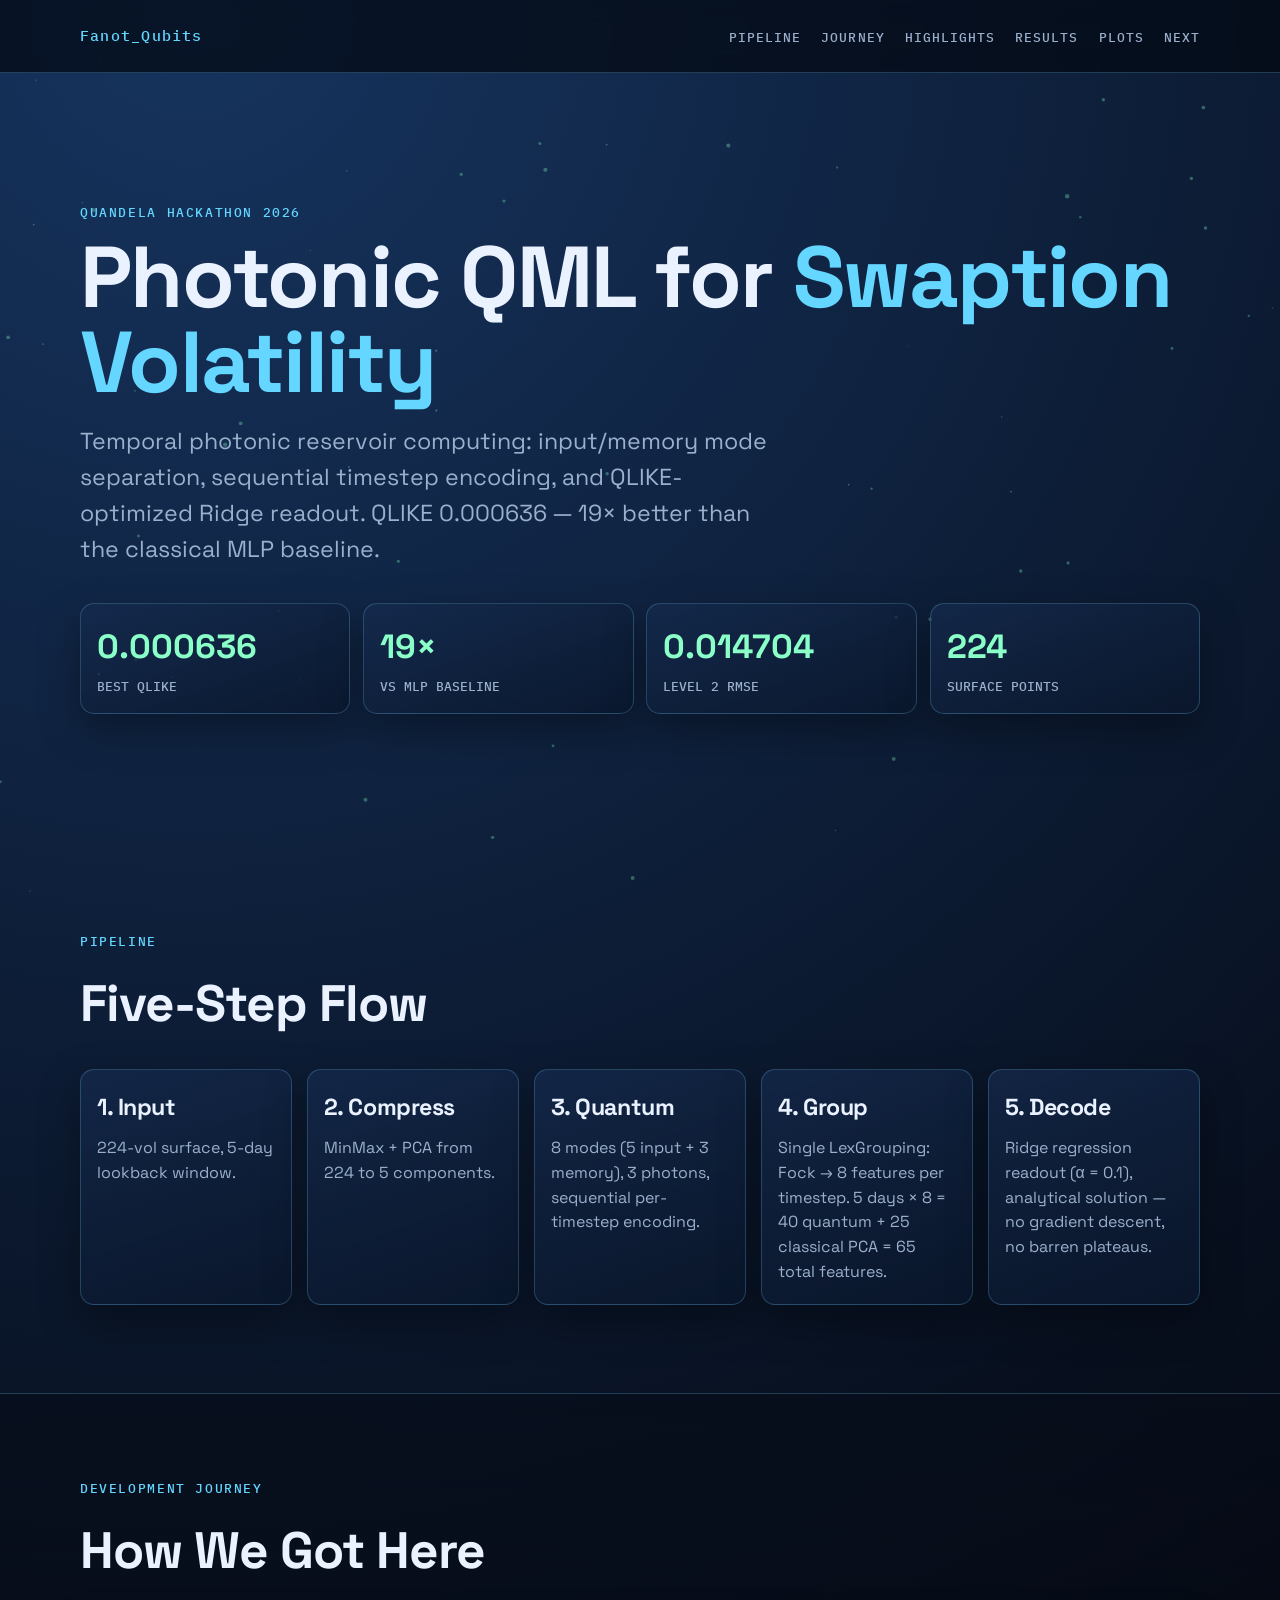
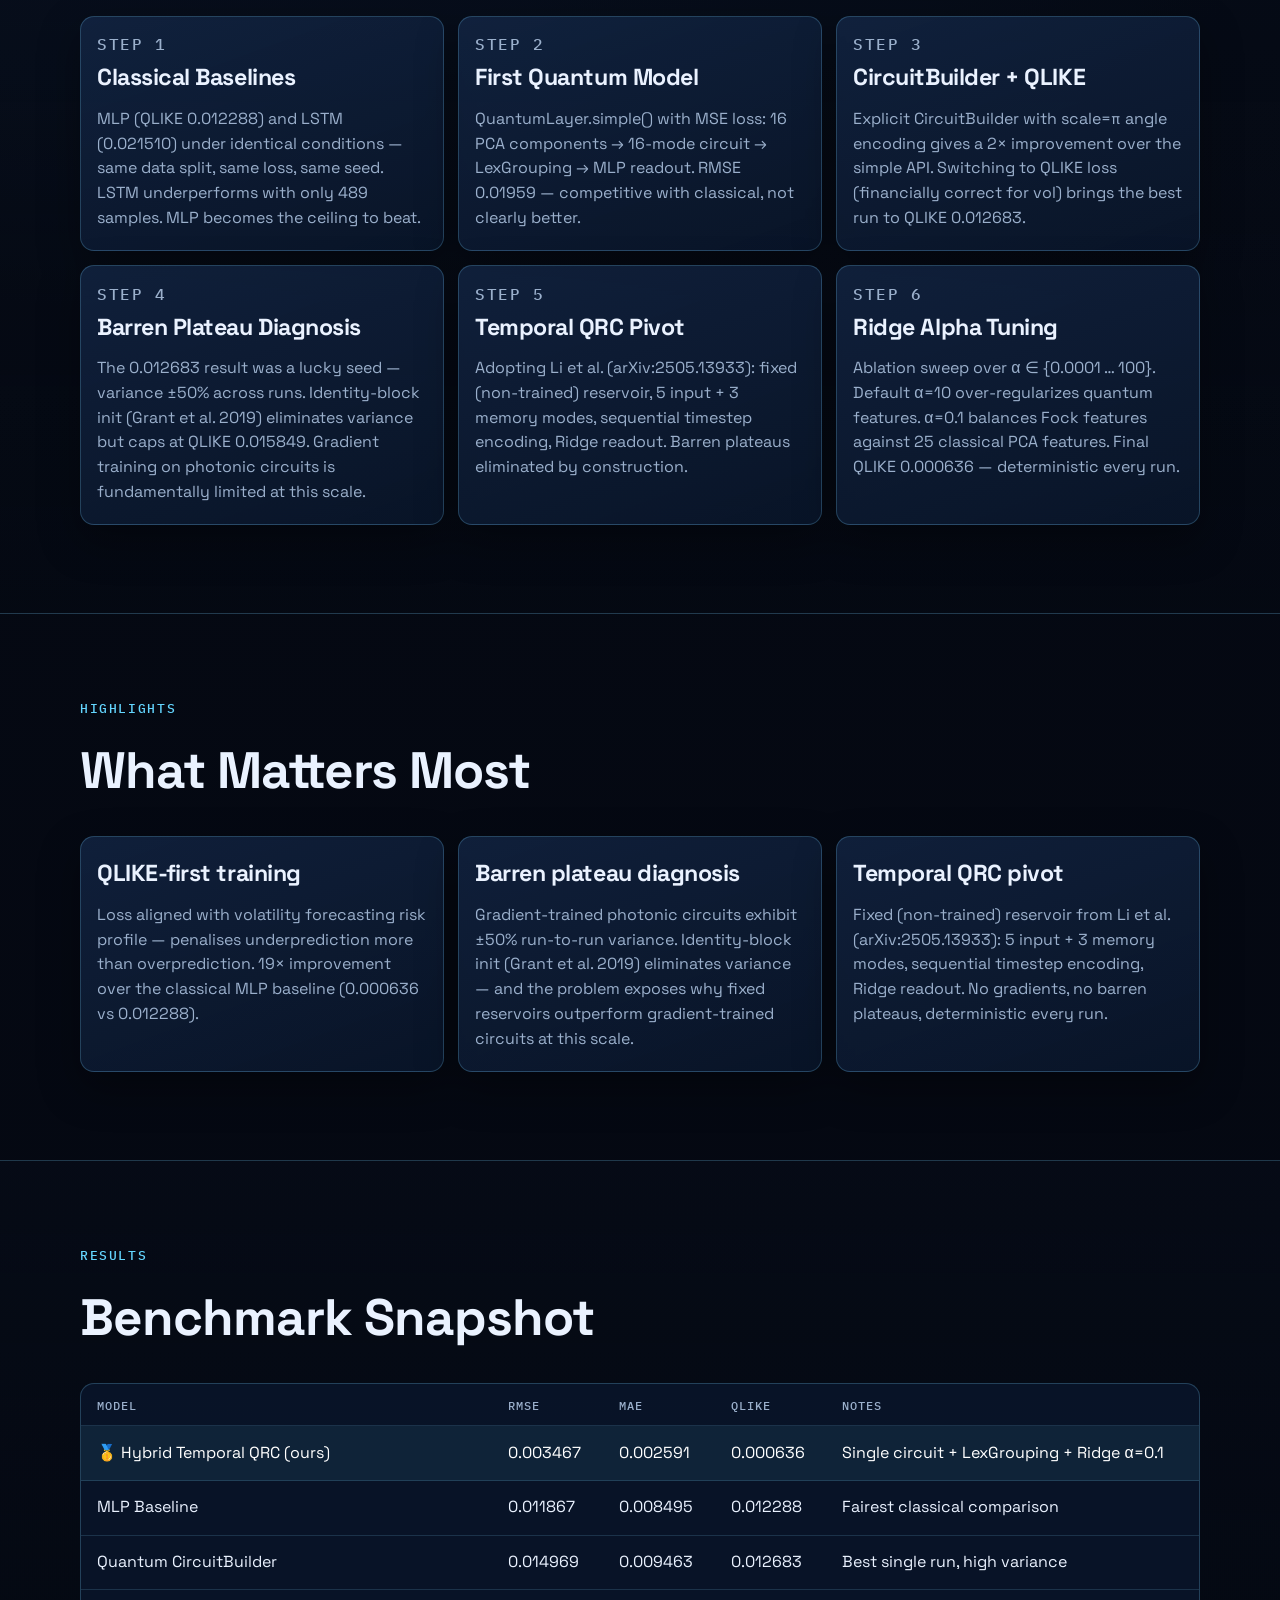
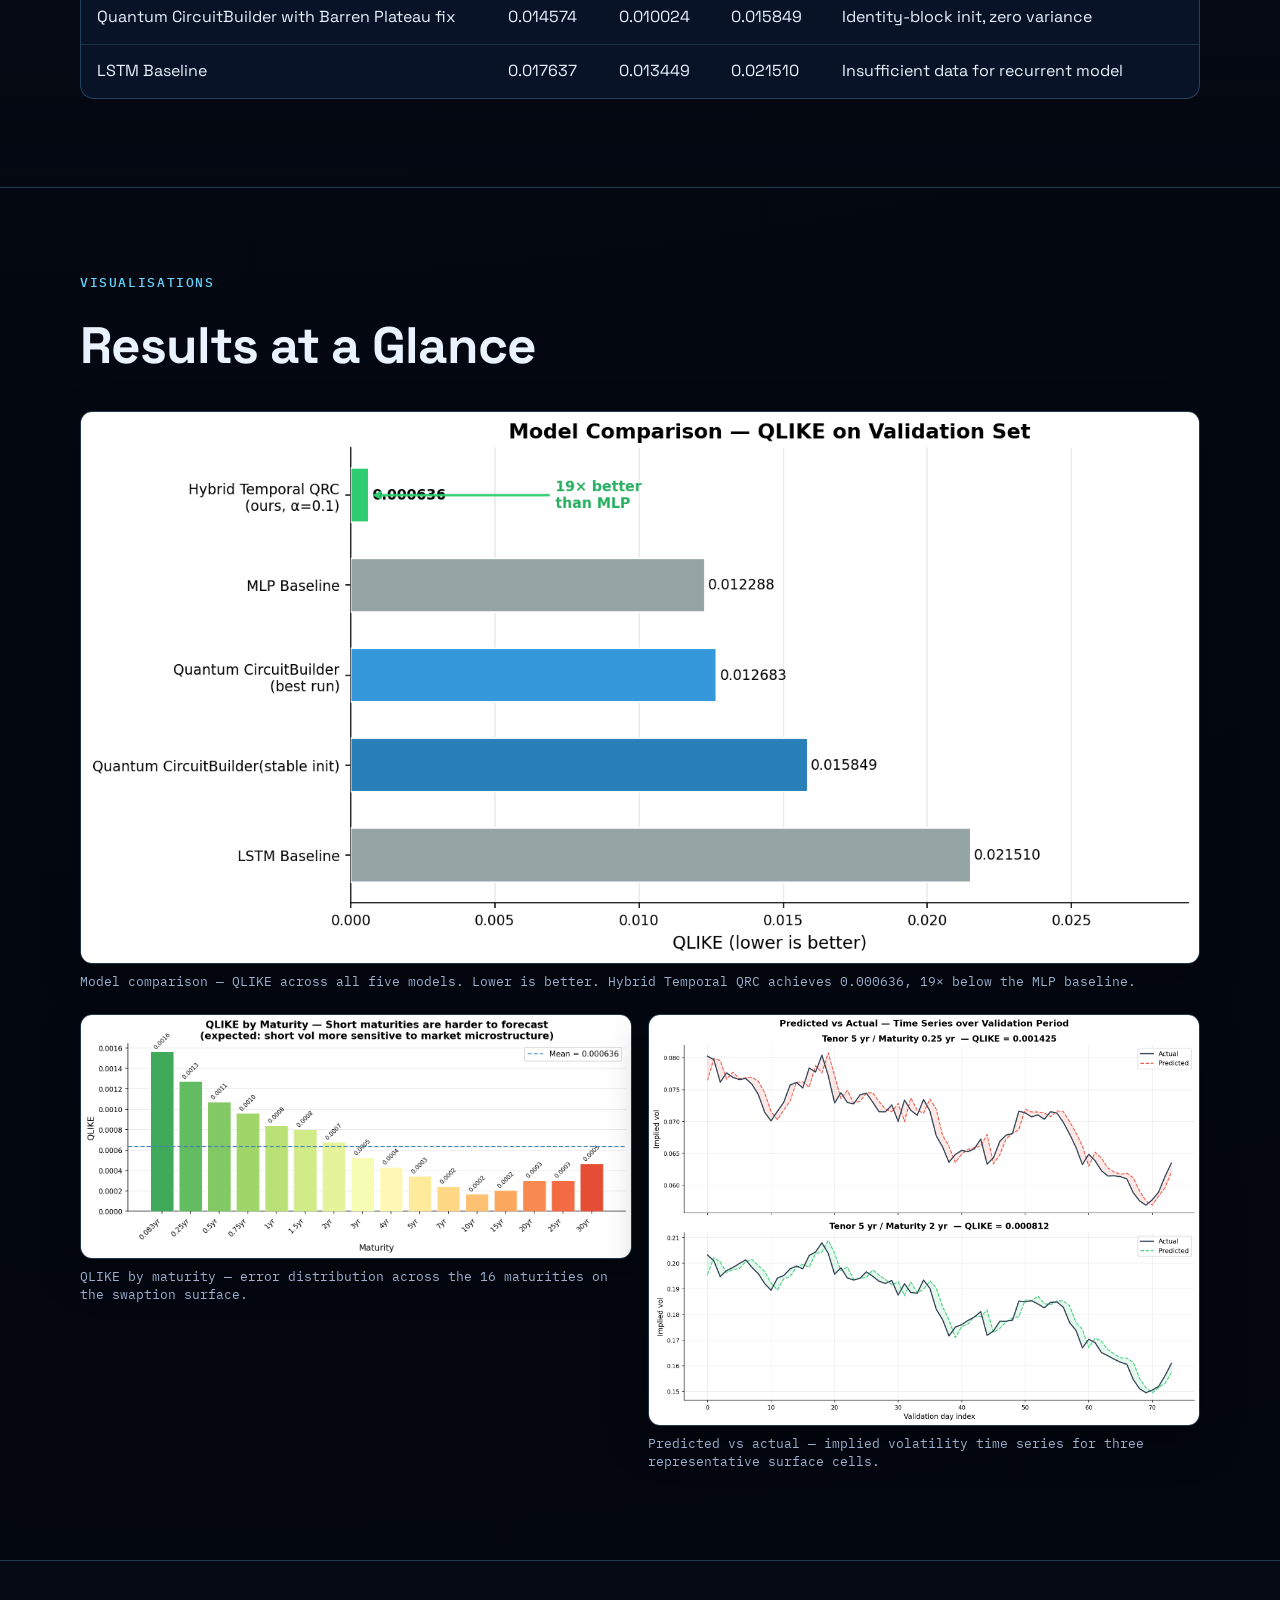
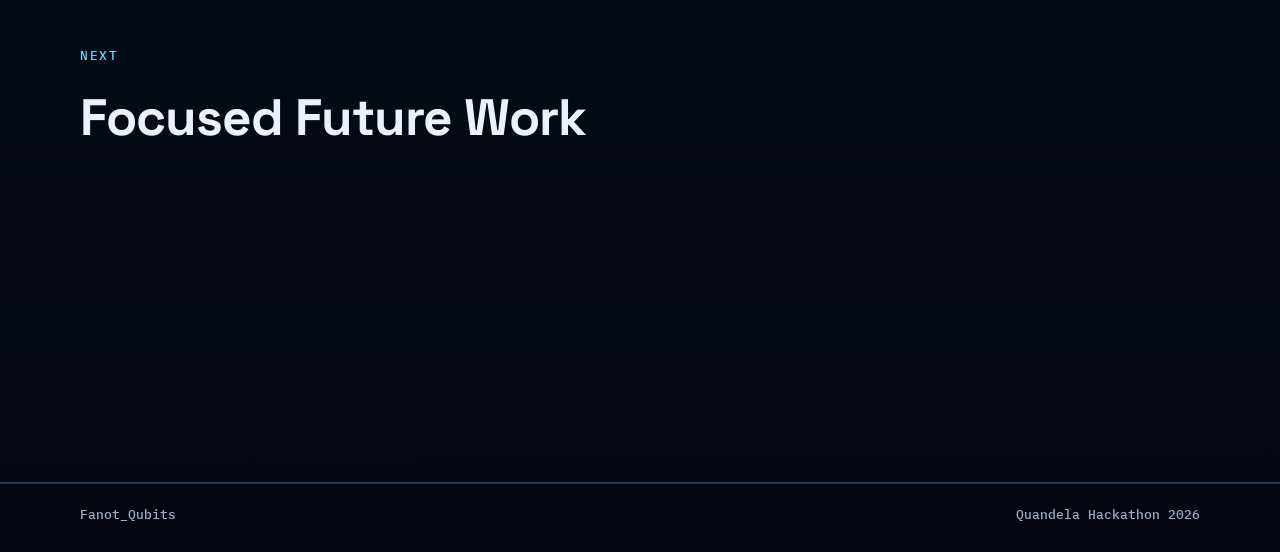
==== commit 4e93fe23: "added website folder back in" ====
--- a/Fanot_Qubits_Website/index.html
+++ b/Fanot_Qubits_Website/index.html
@@ -182,14 +182,14 @@
                   <td>Fairest classical comparison</td>
                 </tr>
                 <tr>
-                  <td>Variational Quantum CircuitBuilder</td>
+                  <td>Quantum CircuitBuilder</td>
                   <td>0.014969</td>
                   <td>0.009463</td>
                   <td>0.012683</td>
                   <td>Best single run, high variance</td>
                 </tr>
                 <tr>
-                  <td>Variational Quantum CircuitBuilder with Barren Plateau fix</td>
+                  <td>Quantum CircuitBuilder with Barren Plateau fix</td>
                   <td>0.014574</td>
                   <td>0.010024</td>
                   <td>0.015849</td>
